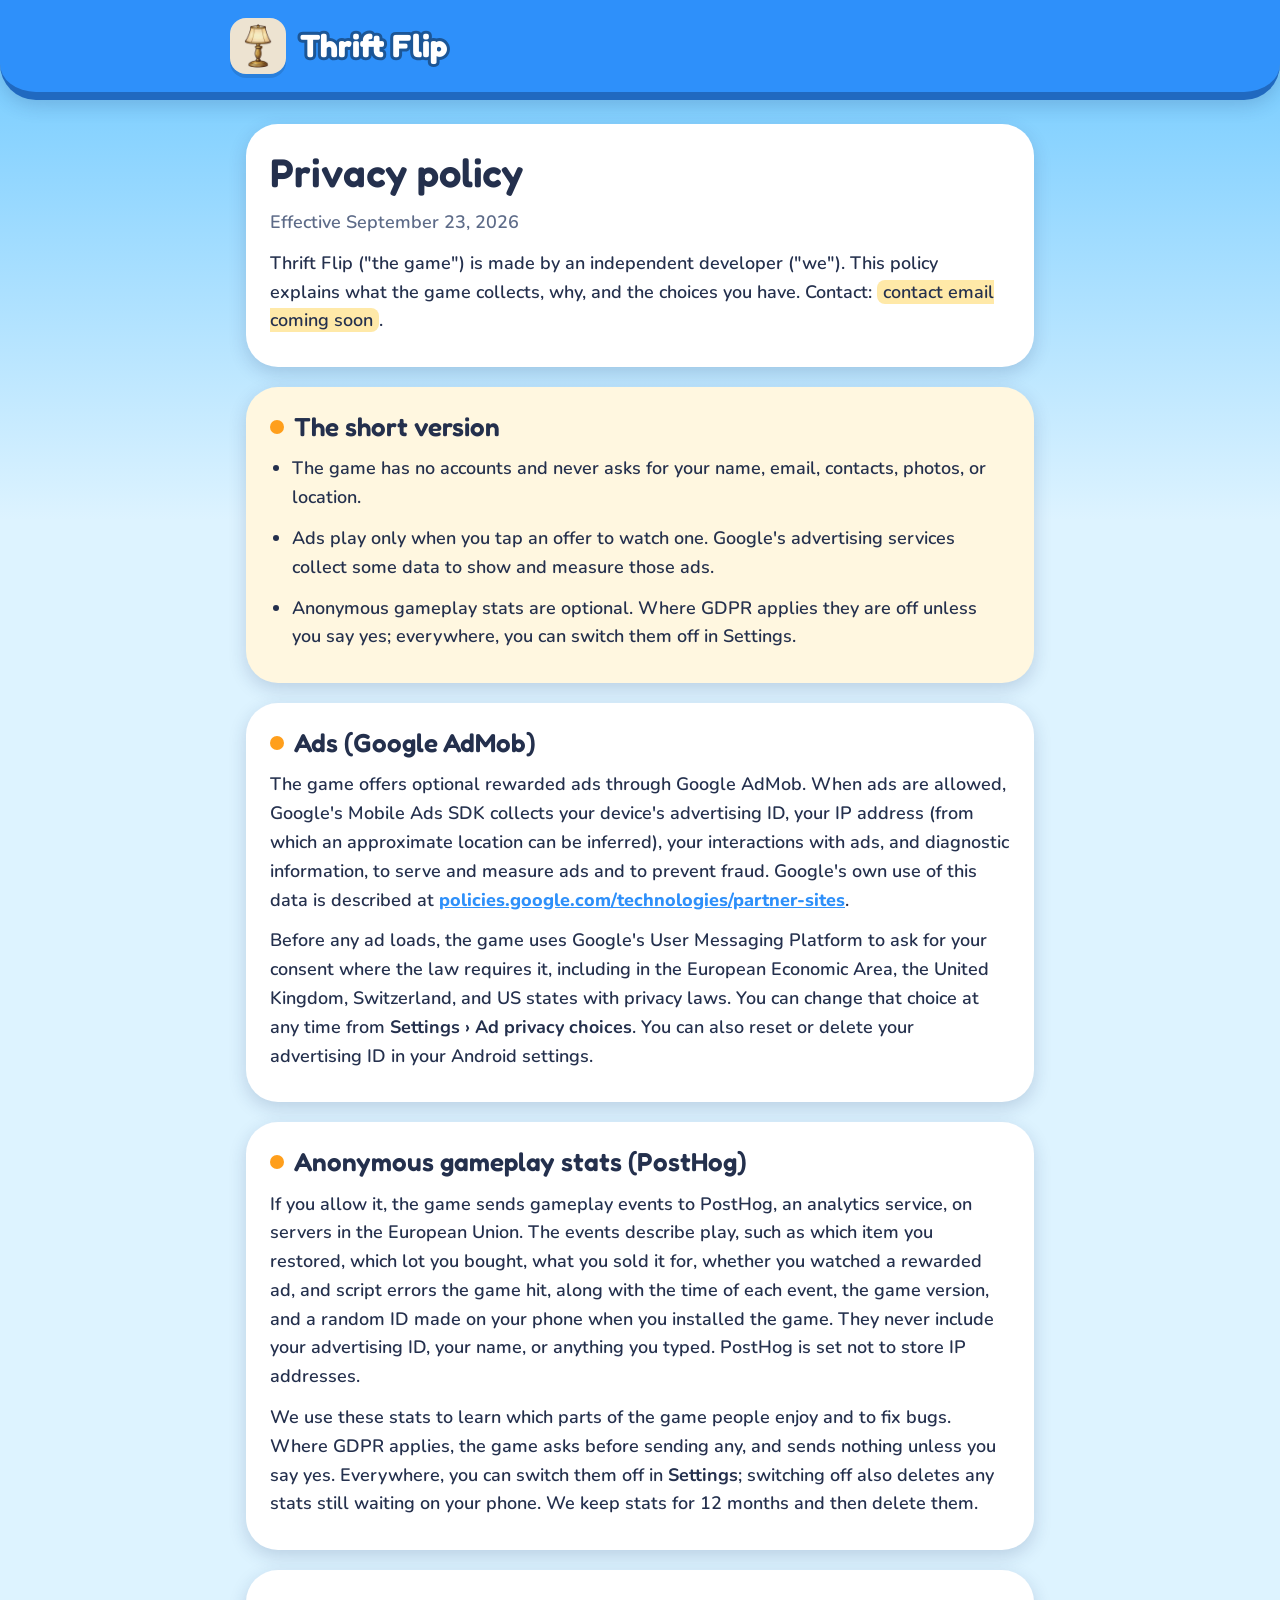
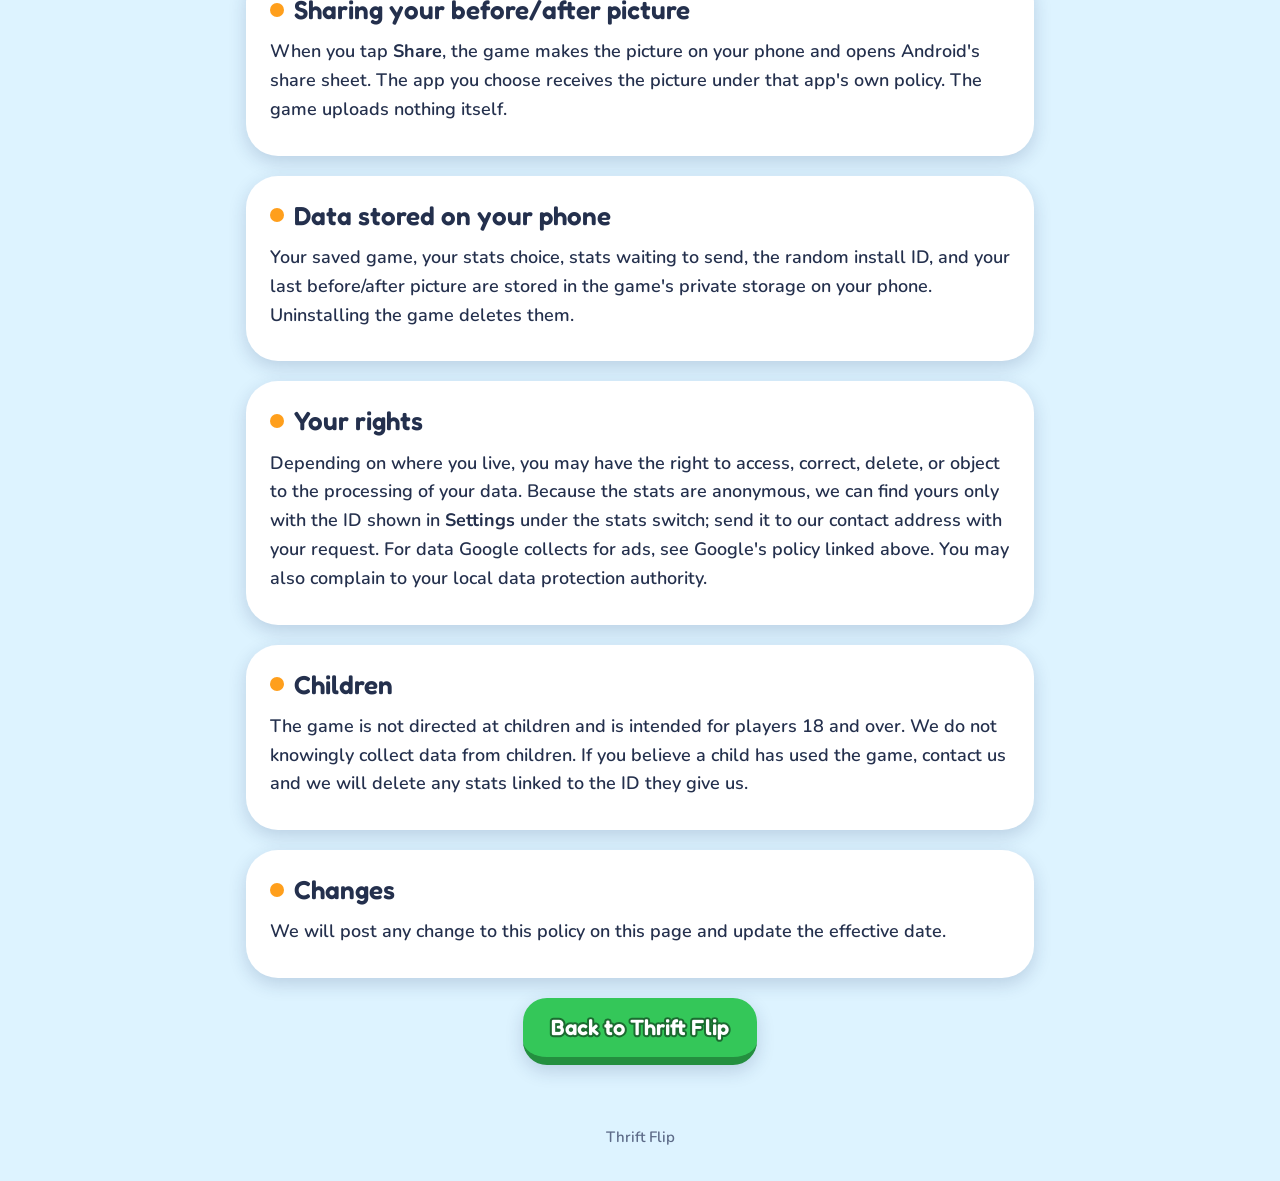
==== privacy/index.html @ 7ed960e3 "Thrift Flip website and privacy policy" ====
<!doctype html>
<html lang="en">
<head>
  <meta charset="utf-8">
  <meta name="viewport" content="width=device-width, initial-scale=1">
  <title>Thrift Flip privacy policy</title>
  <meta name="description" content="What the Thrift Flip game collects, why, and the choices you have.">
  <link rel="icon" href="../icon.png">
  <link rel="stylesheet" href="../style.css">
</head>
<body>
  <header class="bar">
    <div class="bar-inner">
      <img src="../icon.png" alt="">
      <a class="brand" href="../">Thrift Flip</a>
    </div>
  </header>
  <main>
    <section class="card">
      <h1>Privacy policy</h1>
      <p class="muted">Effective September 23, 2026</p>
      <p>Thrift Flip ("the game") is made by an independent developer ("we"). This policy explains what the game collects, why, and the choices you have. Contact: <span class="pending" id="contact">contact email coming soon</span>.</p>
    </section>

    <section class="card tint">
      <h2><span class="dot"></span>The short version</h2>
      <ul>
        <li>The game has no accounts and never asks for your name, email, contacts, photos, or location.</li>
        <li>Ads play only when you tap an offer to watch one. Google's advertising services collect some data to show and measure those ads.</li>
        <li>Anonymous gameplay stats are optional. Where GDPR applies they are off unless you say yes; everywhere, you can switch them off in Settings.</li>
      </ul>
    </section>

    <section class="card">
      <h2><span class="dot"></span>Ads (Google AdMob)</h2>
      <p>The game offers optional rewarded ads through Google AdMob. When ads are allowed, Google's Mobile Ads SDK collects your device's advertising ID, your IP address (from which an approximate location can be inferred), your interactions with ads, and diagnostic information, to serve and measure ads and to prevent fraud. Google's own use of this data is described at <a href="https://policies.google.com/technologies/partner-sites">policies.google.com/technologies/partner-sites</a>.</p>
      <p>Before any ad loads, the game uses Google's User Messaging Platform to ask for your consent where the law requires it, including in the European Economic Area, the United Kingdom, Switzerland, and US states with privacy laws. You can change that choice at any time from <strong>Settings &rsaquo; Ad privacy choices</strong>. You can also reset or delete your advertising ID in your Android settings.</p>
    </section>

    <section class="card">
      <h2><span class="dot"></span>Anonymous gameplay stats (PostHog)</h2>
      <p>If you allow it, the game sends gameplay events to PostHog, an analytics service, on servers in the European Union. The events describe play, such as which item you restored, which lot you bought, what you sold it for, whether you watched a rewarded ad, and script errors the game hit, along with the time of each event, the game version, and a random ID made on your phone when you installed the game. They never include your advertising ID, your name, or anything you typed. PostHog is set not to store IP addresses.</p>
      <p>We use these stats to learn which parts of the game people enjoy and to fix bugs. Where GDPR applies, the game asks before sending any, and sends nothing unless you say yes. Everywhere, you can switch them off in <strong>Settings</strong>; switching off also deletes any stats still waiting on your phone. We keep stats for 12 months and then delete them.</p>
    </section>

    <section class="card">
      <h2><span class="dot"></span>Sharing your before/after picture</h2>
      <p>When you tap <strong>Share</strong>, the game makes the picture on your phone and opens Android's share sheet. The app you choose receives the picture under that app's own policy. The game uploads nothing itself.</p>
    </section>

    <section class="card">
      <h2><span class="dot"></span>Data stored on your phone</h2>
      <p>Your saved game, your stats choice, stats waiting to send, the random install ID, and your last before/after picture are stored in the game's private storage on your phone. Uninstalling the game deletes them.</p>
    </section>

    <section class="card">
      <h2><span class="dot"></span>Your rights</h2>
      <p>Depending on where you live, you may have the right to access, correct, delete, or object to the processing of your data. Because the stats are anonymous, we can find yours only with the ID shown in <strong>Settings</strong> under the stats switch; send it to our contact address with your request. For data Google collects for ads, see Google's policy linked above. You may also complain to your local data protection authority.</p>
    </section>

    <section class="card">
      <h2><span class="dot"></span>Children</h2>
      <p>The game is not directed at children and is intended for players 18 and over. We do not knowingly collect data from children. If you believe a child has used the game, contact us and we will delete any stats linked to the ID they give us.</p>
    </section>

    <section class="card">
      <h2><span class="dot"></span>Changes</h2>
      <p>We will post any change to this policy on this page and update the effective date.</p>
    </section>

    <p style="text-align:center"><a class="button" href="../">Back to Thrift Flip</a></p>
  </main>
  <footer>Thrift Flip</footer>
</body>
</html>
---- style.css ----
/* Thrift Flip site: the game's bright tycoon look. Fonts are self-hosted so
   a visit sends nothing to a font service. */

@font-face {
  font-family: "Fredoka";
  src: url("fonts/Fredoka-Variable.ttf") format("truetype");
  font-weight: 300 700;
  font-display: swap;
}

@font-face {
  font-family: "Nunito";
  src: url("fonts/Nunito-Variable.ttf") format("truetype");
  font-weight: 200 1000;
  font-display: swap;
}

:root {
  --navy: #24304d;
  --muted: #5d6b88;
  --sky-top: #6cc8ff;
  --sky-bottom: #ddf3ff;
  --card: #ffffff;
  --tint: #eef6ff;
  --green: #34c759;
  --orange: #ff9f1c;
  --blue: #2e90fa;
  --purple: #8b5cf6;
  --gold: #ffc233;
  --shadow: 0 6px 18px rgba(26, 51, 102, 0.18);
}

* {
  box-sizing: border-box;
}

html {
  scroll-behavior: smooth;
}

body {
  margin: 0;
  min-height: 100vh;
  background: linear-gradient(180deg, var(--sky-top) 0%, var(--sky-bottom) 520px, var(--sky-bottom) 100%);
  background-color: var(--sky-bottom);
  color: var(--navy);
  font-family: "Nunito", system-ui, sans-serif;
  font-weight: 600;
  font-size: 18px;
  line-height: 1.6;
}

a {
  color: var(--blue);
  font-weight: 800;
}

.bar {
  background: var(--blue);
  border-bottom: 8px solid #2069c0;
  border-radius: 0 0 36px 36px;
  box-shadow: var(--shadow);
  padding: 18px 16px;
}

.bar-inner {
  max-width: 820px;
  margin: 0 auto;
  display: flex;
  align-items: center;
  gap: 14px;
}

.bar img {
  width: 56px;
  height: 56px;
  border-radius: 16px;
  background: #fff;
  box-shadow: 0 4px 0 rgba(0, 0, 0, 0.12);
}

.brand {
  font-family: "Fredoka", sans-serif;
  font-weight: 700;
  font-size: 32px;
  color: #fff;
  text-decoration: none;
  -webkit-text-stroke: 6px #1c5696;
  paint-order: stroke fill;
}

main {
  max-width: 820px;
  margin: 0 auto;
  padding: 24px 16px 48px;
}

.card {
  background: var(--card);
  border-radius: 32px;
  box-shadow: var(--shadow);
  padding: 24px 24px 20px;
  margin: 0 0 20px;
}

.card.tint {
  background: #fff7e0;
}

h1,
h2 {
  font-family: "Fredoka", sans-serif;
  font-weight: 600;
  line-height: 1.2;
  margin: 0 0 12px;
}

h1 {
  font-size: 40px;
}

h2 {
  font-size: 26px;
  display: flex;
  align-items: center;
  gap: 10px;
}

h2 .dot {
  width: 14px;
  height: 14px;
  border-radius: 50%;
  background: var(--orange);
  flex: none;
}

p,
li {
  margin: 0 0 12px;
}

ul {
  padding-left: 22px;
  margin: 0 0 12px;
}

.muted {
  color: var(--muted);
}

.pill {
  display: inline-block;
  font-family: "Fredoka", sans-serif;
  font-weight: 600;
  font-size: 15px;
  color: #fff;
  background: var(--green);
  border-radius: 40px;
  padding: 3px 14px;
}

.pending {
  background: #ffe9a8;
  border-radius: 8px;
  padding: 0 6px;
}

.button {
  display: inline-block;
  font-family: "Fredoka", sans-serif;
  font-weight: 600;
  font-size: 22px;
  color: #fff;
  text-decoration: none;
  background: var(--green);
  border-bottom: 8px solid #248f3f;
  border-radius: 24px;
  padding: 12px 28px;
  box-shadow: var(--shadow);
  -webkit-text-stroke: 4px #1b6b30;
  paint-order: stroke fill;
}

.button:active {
  border-bottom-width: 3px;
  transform: translateY(5px);
}

.button.purple {
  background: var(--purple);
  border-bottom-color: #6a3bd1;
  -webkit-text-stroke-color: #4a2596;
}

.hero {
  text-align: center;
}

.hero img.feature {
  width: 100%;
  border-radius: 24px;
  margin: 0 0 16px;
}

.hero .buttons {
  display: flex;
  gap: 14px;
  justify-content: center;
  flex-wrap: wrap;
  margin: 8px 0 4px;
}

footer {
  text-align: center;
  color: var(--muted);
  font-size: 15px;
  padding: 0 16px 32px;
}

@media (max-width: 520px) {
  body {
    font-size: 17px;
  }

  h1 {
    font-size: 32px;
  }

  h2 {
    font-size: 22px;
  }

  .card {
    padding: 20px 18px 14px;
    border-radius: 26px;
  }
}
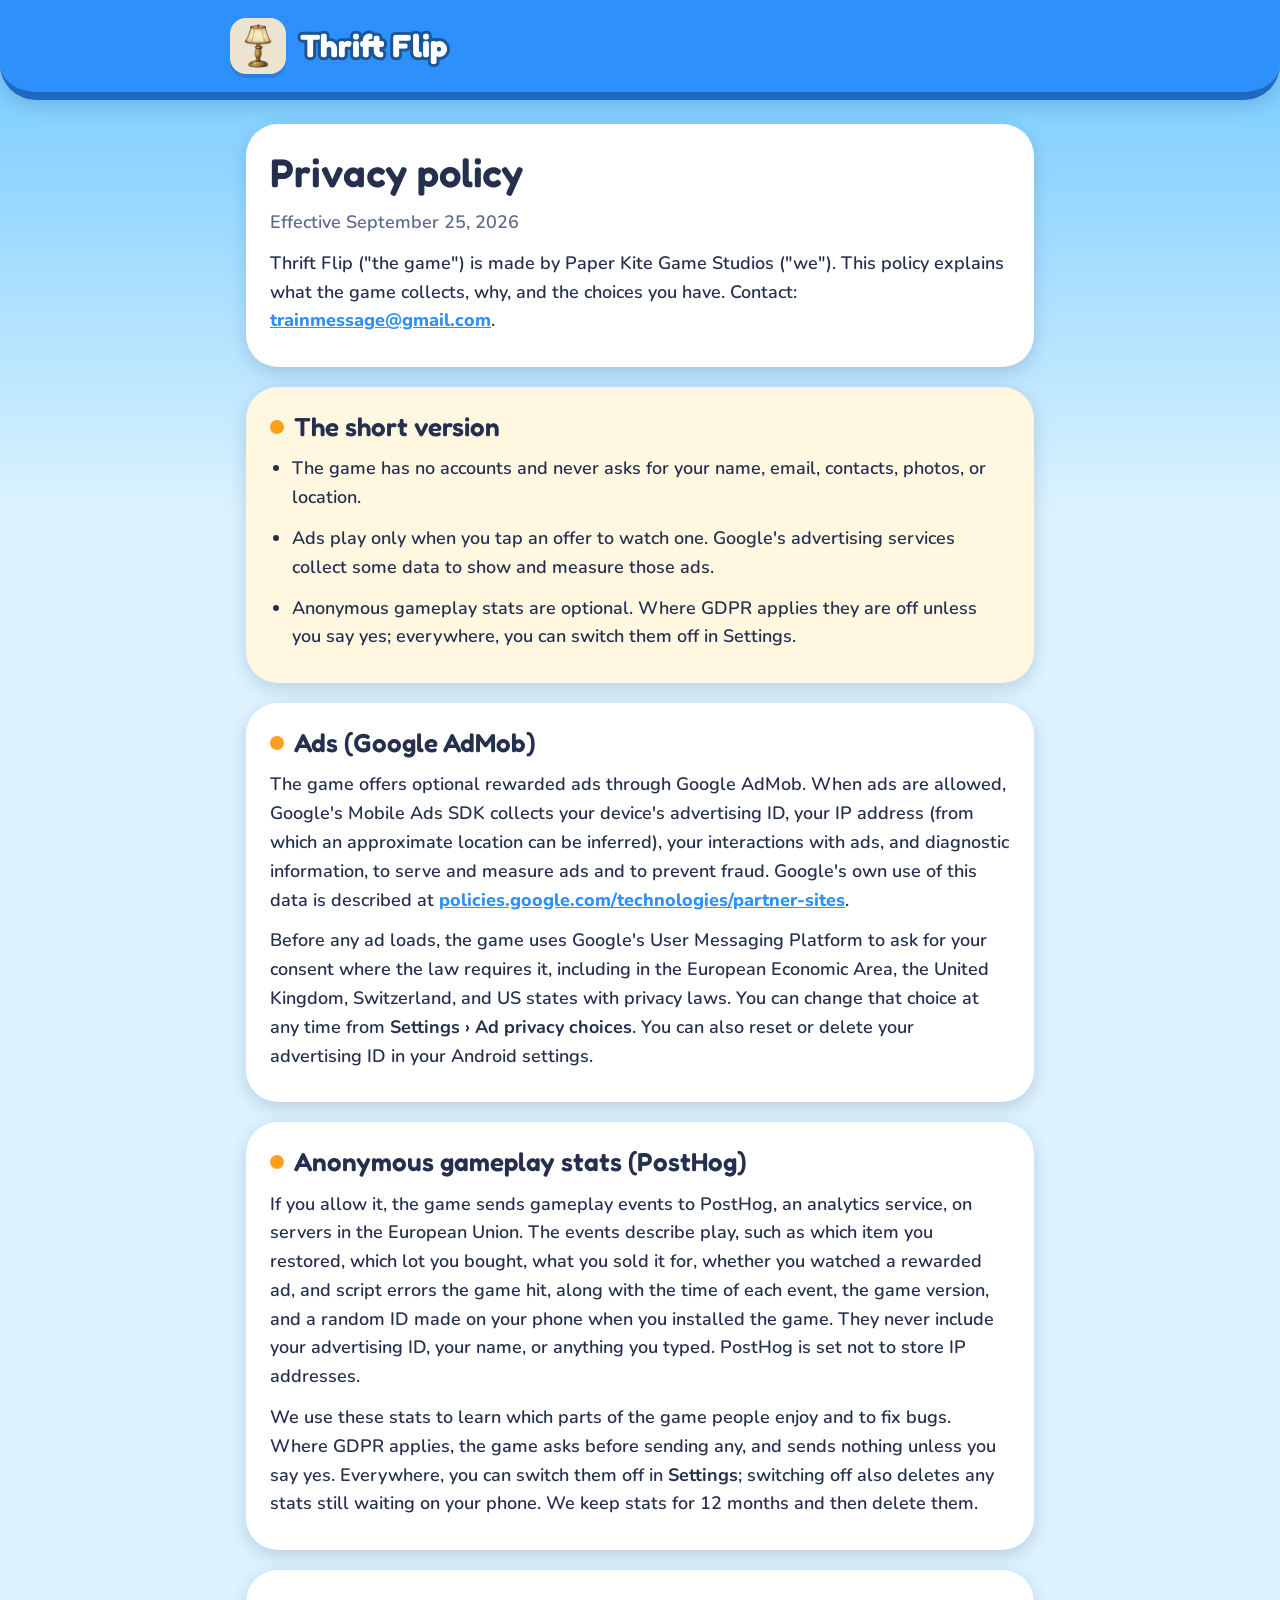
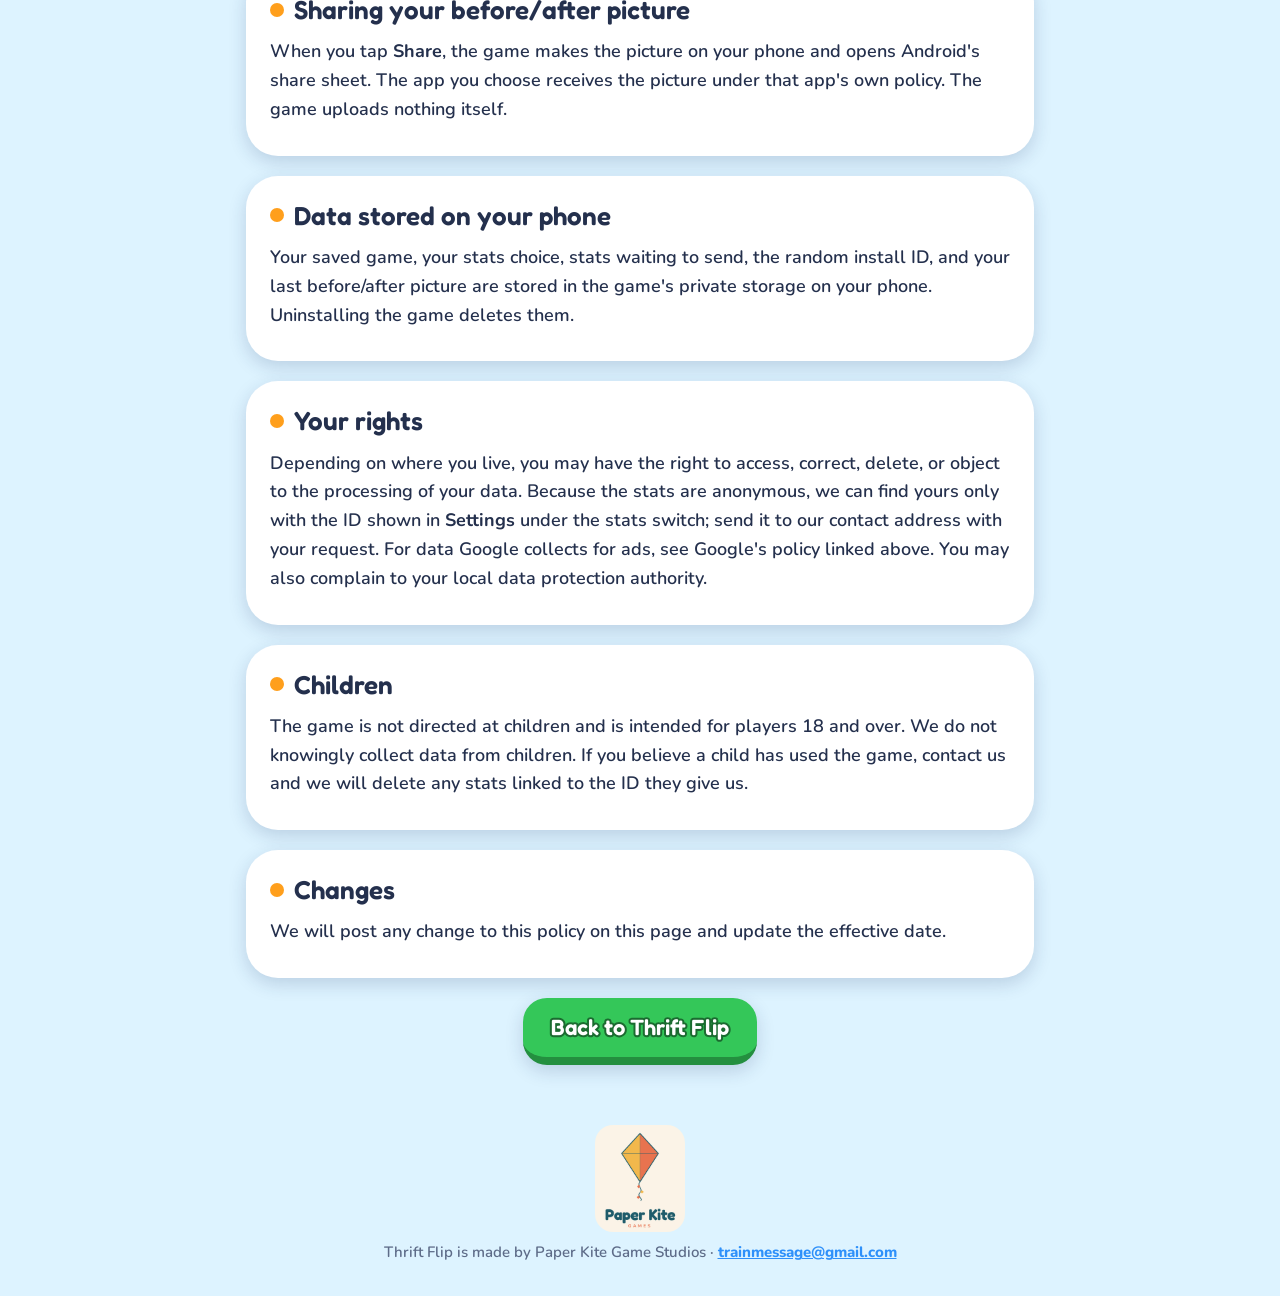
==== commit 846bceff: "Name Paper Kite Game Studios and the contact address Co-Authored-By: Claude Opus 5.5 <noreply@anthro" ====
--- a/privacy/index.html
+++ b/privacy/index.html
@@ -18,8 +18,8 @@
   <main>
     <section class="card">
       <h1>Privacy policy</h1>
-      <p class="muted">Effective September 23, 2026</p>
-      <p>Thrift Flip ("the game") is made by an independent developer ("we"). This policy explains what the game collects, why, and the choices you have. Contact: <span class="pending" id="contact">contact email coming soon</span>.</p>
+      <p class="muted">Effective September 25, 2026</p>
+      <p>Thrift Flip ("the game") is made by Paper Kite Game Studios ("we"). This policy explains what the game collects, why, and the choices you have. Contact: <a id="contact" href="mailto:trainmessage@gmail.com">trainmessage@gmail.com</a>.</p>
     </section>
 
     <section class="card tint">
@@ -70,6 +70,9 @@
 
     <p style="text-align:center"><a class="button" href="../">Back to Thrift Flip</a></p>
   </main>
-  <footer>Thrift Flip</footer>
+  <footer>
+    <img class="studio" src="../studio-logo.png" alt="Paper Kite Game Studios" width="90" height="107">
+    <p>Thrift Flip is made by Paper Kite Game Studios · <a href="mailto:trainmessage@gmail.com">trainmessage@gmail.com</a></p>
+  </footer>
 </body>
 </html>
--- a/style.css
+++ b/style.css
@@ -217,6 +217,16 @@
   padding: 0 16px 32px;
 }
 
+footer .studio {
+  display: block;
+  margin: 0 auto 8px;
+  border-radius: 18px;
+}
+
+footer p {
+  margin: 0;
+}
+
 @media (max-width: 520px) {
   body {
     font-size: 17px;
